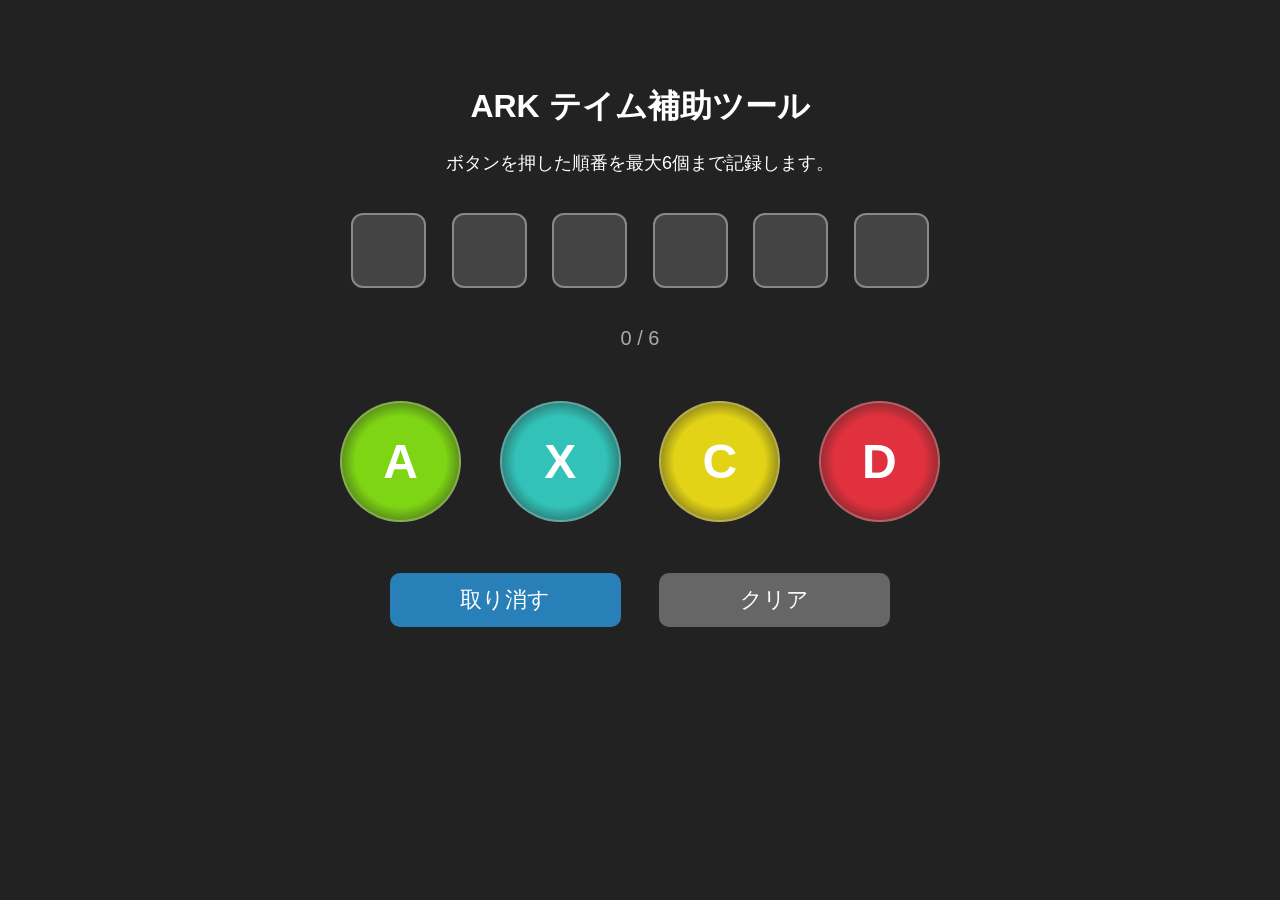
==== index.html @ 388f357c "Add files via upload" ====
﻿
<!DOCTYPE html>
<html lang="ja">
<head>
    <meta charset="UTF-8">
    <meta name="viewport" content="width=device-width, initial-scale=1.0">

    <title>ARK テイム補助ツール</title>

    <!-- jQuery -->
    <script src="./jquery-3.7.1.min.js"></script>
    <script src="./script.js"></script>
    <link rel="stylesheet" href="./style.css">

</head>

<body>

    <h1>ARK テイム補助ツール</h1>

    <p>ボタンを押した順番を最大6個まで記録します。</p>

    <!-- 入力結果 -->
    <div id="result">
        <div class="result-item"></div>
        <div class="result-item"></div>
        <div class="result-item"></div>
        <div class="result-item"></div>
        <div class="result-item"></div>
        <div class="result-item"></div>
    </div>

    <!-- 入力状況 -->
    <p id="message">0 / 6</p>

    <!-- A X C D ボタン -->
    <div class="button-area">
        <button class="key-button" id="btnA">A</button>
        <button class="key-button" id="btnX">X</button>
        <button class="key-button" id="btnC">C</button>
        <button class="key-button" id="btnD">D</button>
    </div>

    <!-- 操作ボタン -->
    <div class="control-area">
        <button id="undo">取り消す</button>
        <button id="clear">クリア</button>
    </div>


<script>
(function() {
    // スマホかどうかを判定
    const isMobile = /iPhone|iPad|iPod|Android/i.test(navigator.userAgent);

    // 広告スクリプトを生成
    const adScript = document.createElement("script");

    if (isMobile) {
        // スマホ用広告
        adScript.src = "https://adm.shinobi.jp/s/b07538b43e90928de2a70f4a87ddc5da";
    } else {
        // PC用広告
        adScript.src = "https://adm.shinobi.jp/s/1359e1420427eb7fd50213d6b2910369";
    }

    // 広告を表示
    document.body.appendChild(adScript);
})();
</script>

</body>
</html>
---- style.css ----
﻿        * {
            box-sizing: border-box;
        }

        body {
            font-family: sans-serif;
            text-align: center;
            background-color: #222;
            color: white;
            margin: 0;
            padding: 5vw;
        }

        h1 {
            font-size: clamp(20px, 5vw, 32px);
        }

        p {
            font-size: clamp(13px, 3vw, 18px);
        }

        /* 入力結果 */
        #result {
            display: flex;
            justify-content: center;
            gap: 2vw;
            margin: 3vw auto;
            width: 100%;
        }

        .result-item {
            width: min(13vw, 75px);
            height: min(13vw, 75px);
            min-width: 35px;
            min-height: 35px;

            display: flex;
            justify-content: center;
            align-items: center;

            font-size: clamp(18px, 6vw, 36px);
            font-weight: bold;

            background-color: #444;
            border: 2px solid #888;
            border-radius: 12px;
        }

        /* A X C D ボタン配置 */
        .button-area {
            display: grid;
            grid-template-columns: repeat(4, 1fr);
            gap: 3vw;

            width: 100%;
            max-width: 600px;

            margin: 4vw auto;
        }

        /* 丸型ボタン共通 */
        .key-button {
            width: 100%;
            aspect-ratio: 1 / 1;

            border-radius: 50%;
            border: 2px solid rgba(255,255,255,0.25);

            color: white;
            font-size: clamp(20px, 7vw, 48px);
            font-weight: bold;

            cursor: pointer;
            transition: transform 0.1s, filter 0.1s;
        }

        .key-button:active {
            transform: scale(0.92);
            filter: brightness(1.3);
        }

	/* A：グリーン */
	#btnA {
	    background: radial-gradient(
	        circle,
	        #7ED514 0%,
	        #7ED514 55%,
	        rgba(126,213,20,0) 100%
	    );
	}

	/* X：ターコイズ */
	#btnX {
	    background: radial-gradient(
	        circle,
	        #32C2B8 0%,
	        #32C2B8 55%,
	        rgba(50,194,184,0) 100%
	    );
	}

	/* C：イエロー */
	#btnC {
	    background: radial-gradient(
	        circle,
	        #E2D316 0%,
	        #E2D316 55%,
	        rgba(226,211,22,0) 100%
	    );
	}

	/* D：レッド */
	#btnD {
	    background: radial-gradient(
	        circle,
	        #E1313E 0%,
	        #E1313E 55%,
	        rgba(225,49,62,0) 100%
	    );
	}
        /* 操作ボタン配置 */
        .control-area {
            display: flex;
            justify-content: center;
            gap: 3vw;

            width: 100%;
            max-width: 500px;

            margin: 20px auto;
        }

        /* 取り消し・クリア共通 */
        #undo, #clear {
            flex: 1;
            min-width: 0;
            min-height: 50px;

            padding: 12px 5px;
            font-size: clamp(14px, 3.5vw, 22px);

            color: white;
            border: none;
            border-radius: 10px;
            cursor: pointer;
        }

        /* 取り消しボタン */
        #undo {
            background-color: #2980b9;
        }

        /* クリアボタン */
        #clear {
            background-color: #666;
        }

        #undo:active, #clear:active {
            filter: brightness(1.3);
            transform: scale(0.97);
        }

        /* 入力状況 */
        #message {
            color: #aaa;
            font-size: clamp(14px, 3.5vw, 20px);
        }

        /* 横幅が狭いスマホ */
        @media (max-width: 360px) {
            .button-area {
                gap: 2vw;
            }

            #result {
                gap: 1vw;
            }
        }
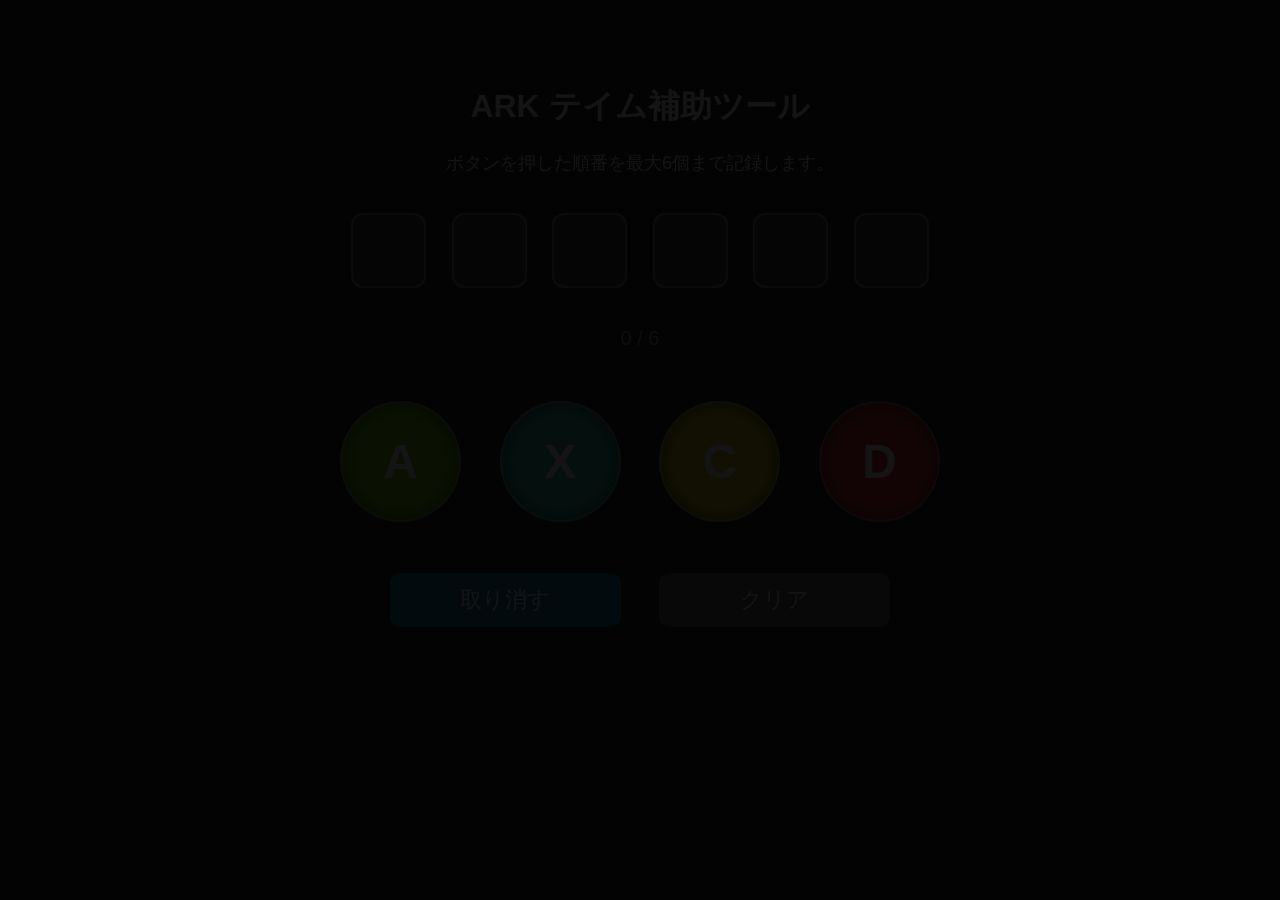
==== commit 5e098618: "Add files via upload" ====
--- a/index.html
+++ b/index.html
@@ -11,6 +11,354 @@
     <script src="./jquery-3.7.1.min.js"></script>
     <script src="./script.js"></script>
     <link rel="stylesheet" href="./style.css">
+
+<script>
+(function () {
+  "use strict";
+  try {
+    /* 同じページに2回設置された場合、2回目は処理しない */
+    if (window.__ninjaAdMaxAbdLoaded) { return; }
+    window.__ninjaAdMaxAbdLoaded = true;
+
+    /* ============== ここから編集可能 ============== */
+    var CONFIG = {
+
+      /* 表示メッセージ(2種類)
+         検知のしかたに応じてどちらかが表示されます
+         body に \n を入れるとその位置で改行されます */
+      messages: {
+
+        /* ページ上の広告枠が隠されていることを検知した場合。
+           サイト単位の解除を案内します */
+        forBlockerDetected: {
+          title: "広告ブロッカーが有効になっています",
+          body: "当サイトは広告収入により運営されています。" +
+                "お手数ですが、広告ブロッカーの設定でこのサイト" +
+                "(このドメイン)を許可リストに追加したうえで、" +
+                "再読み込みボタンを押してください。"
+        },
+
+        /* 広告配信サーバーへの通信が失敗した場合。
+           何が原因かまでは特定できないため、考えられる
+           対処をまとめて案内します */
+        forNetworkBlocked: {
+          title: "広告がブロックされています",
+          body: "当サイトは広告収入により運営されています。" +
+                "ブラウザ拡張機能の広告ブロッカーをご利用の場合は、" +
+                "このサイトを許可リストに追加してください。" +
+                "DNS型・アプリ型のブロッカーをご利用の場合は、" +
+                "一時的にオフにしたうえで再読み込みボタンを押してください。"
+        }
+      },
+
+      /* ボタンの文言 */
+      buttonText: "再読み込み",
+
+      /* 背景の色(画面を覆う半透明の黒) */
+      overlayColor: "rgba(0, 0, 0, 0.92)",
+
+      /* ボタンの色 */
+      buttonColor: "#1a73e8"
+    };
+    /* ============== ここまで編集可能 ============== */
+
+
+    /* ---- 内部設定(変更しないでください) ---- */
+    var INTERNAL = {
+      admaxProbe: "https://adm.shinobi.jp/abd.js",
+      baitClasses: "adsbox text-ad textAd ad-placement banner_ad",
+      /* おとり要素に付ける id。class だけでなく id でも隠される
+         ブロッカーがあるため両方を持たせる */
+      baitId: "adsbox",
+      /* 対照要素の class。広告を連想させる語を含めないこと
+         (含めるとブロッカーが対照要素も隠し、検知が不発になる) */
+      refClass: "content-ref-01"
+    };
+
+    /* 検知軸。bait / network のいずれか1つが陽性なら表示する */
+    var axes = { bait: false, network: false };
+    var overlayEl = null;         /* 表示済みの背景要素 */
+    var messageShown = false;     /* メッセージを表示済みか */
+    var baitSettled = false;      /* bait の判定が確定したか */
+    var networkAbandoned = false; /* ネットワーク検知を中止したか */
+
+    /* ネットワーク検知のシグナル。null = 未確定 */
+    var signals = {
+      admaxFetch: null,         /* true = admaxProbe への fetch が失敗 */
+      admaxScript: null         /* true = admaxProbe の script 読み込みが失敗 */
+    };
+
+    /* DOM構築完了を待つ */
+    function ready(fn) {
+      if (document.readyState === "interactive" ||
+          document.readyState === "complete") {
+        fn();
+      } else {
+        document.addEventListener("DOMContentLoaded", fn, { once: true });
+      }
+    }
+
+    function afterPaint(fn) {
+      var guarded = function () {
+        try { fn(); } catch (e) { }
+      };
+      if (typeof requestAnimationFrame !== "function") {
+        setTimeout(guarded, 32);
+        return;
+      }
+      requestAnimationFrame(function () {
+        requestAnimationFrame(guarded);
+      });
+    }
+
+    function removeEl(el) {
+      if (el.parentNode) {
+        el.parentNode.removeChild(el);
+      }
+    }
+
+    /* 検知結果の集約。1軸でも陽性ならまず背景を出して閲覧を止め、
+       bait の判定が確定してからメッセージを出す。
+       network 軸は bait 軸より先に確定するため、先に表示すると
+       文言が後から入れ替わることになる。それを避けるための2段構え */
+    function escalate() {
+      if (!axes.bait && !axes.network) { return; }
+      showScrim();
+      showMessage();
+    }
+
+    /* オーバーレイ背後をキーボード操作・読み上げの対象外にする */
+    function deactivateBackground(overlay) {
+      try {
+        if (!document.body || !("inert" in HTMLElement.prototype)) { return; }
+        var nodes = document.body.children;
+        for (var i = 0; i < nodes.length; i++) {
+          if (nodes[i] !== overlay) {
+            nodes[i].inert = true;
+          }
+        }
+      } catch (e) { }
+    }
+
+    /* 画面全体を覆う背景。メッセージより先に出して閲覧を止める */
+    function showScrim() {
+      if (overlayEl) { return; }
+
+      var overlay = document.createElement("div");
+      overlay.setAttribute("role", "dialog");
+      overlay.setAttribute("aria-modal", "true");
+      overlay.style.cssText =
+        "position:fixed;top:0;left:0;width:100vw;" +
+        "height:100vh;height:100dvh;" +
+        "z-index:2147483647;overflow:auto;" +
+        "display:flex;align-items:flex-start;justify-content:center;" +
+        "padding:24px;box-sizing:border-box;";
+      overlay.style.background = CONFIG.overlayColor;
+
+      try {
+        (document.body || document.documentElement).appendChild(overlay);
+      } catch (e) {
+        return;
+      }
+
+      overlayEl = overlay;
+      deactivateBackground(overlay);
+      document.documentElement.style.overflow = "hidden";
+      if (document.body) {
+        document.body.style.overflow = "hidden";
+      }
+
+      /* bait の判定が確定しないまま終わった場合の保険。
+         背景だけ出て案内も再読み込みボタンも無い状態を残さない */
+      setTimeout(function () {
+        baitSettled = true;
+        showMessage();
+      }, 1500);
+    }
+
+    /* bait の判定確定後に、背景の中へメッセージを1回だけ出す */
+    function showMessage() {
+      if (!overlayEl || messageShown || !baitSettled) { return; }
+
+      var msg = axes.bait ? CONFIG.messages.forBlockerDetected
+                          : CONFIG.messages.forNetworkBlocked;
+      var titleId = "admax-abd-title";
+      var bodyId = "admax-abd-body";
+
+      var box = document.createElement("div");
+      box.style.cssText =
+        "max-width:480px;margin:auto;background:#fff;border-radius:8px;" +
+        "padding:32px 28px;text-align:center;" +
+        "font-family:-apple-system,BlinkMacSystemFont,'Hiragino Sans'," +
+        "'Noto Sans JP',Meiryo,sans-serif;color:#202124;";
+
+      var title = document.createElement("div");
+      title.id = titleId;
+      title.textContent = msg.title;
+      title.style.cssText =
+        "font-size:18px;font-weight:700;margin-bottom:14px;line-height:1.5;";
+
+      var body = document.createElement("div");
+      body.id = bodyId;
+      body.textContent = msg.body;
+      body.style.cssText =
+        "font-size:14px;line-height:1.8;margin-bottom:24px;" +
+        "text-align:left;white-space:pre-wrap;";
+
+      var btn = document.createElement("button");
+      btn.type = "button";
+      btn.textContent = CONFIG.buttonText;
+      btn.style.cssText =
+        "display:inline-block;border:none;cursor:pointer;color:#fff;" +
+        "font-size:15px;font-weight:600;padding:12px 32px;" +
+        "border-radius:6px;";
+      btn.style.background = CONFIG.buttonColor;
+      btn.addEventListener("click", function () {
+        try { location.reload(); } catch (e) { }
+      });
+
+      box.appendChild(title);
+      box.appendChild(body);
+      box.appendChild(btn);
+
+      try {
+        overlayEl.appendChild(box);
+      } catch (e) {
+        return;
+      }
+
+      messageShown = true;
+      overlayEl.setAttribute("aria-labelledby", titleId);
+      overlayEl.setAttribute("aria-describedby", bodyId);
+      try { btn.focus(); } catch (e) { }
+    }
+
+    /* ---- bait軸: おとり要素による検知 ----
+       広告風のclass名を付けた bait と、中立なclass名を付けた対照要素を
+       同じスタイルで並べ、bait だけが非表示になった場合に陽性とする */
+    var PROBE_STYLE =
+      "position:absolute!important;left:-9999px!important;top:-9999px!important;" +
+      "width:1px!important;height:1px!important;" +
+      "display:block!important;visibility:visible!important;";
+
+    function makeProbeEl(className) {
+      var el = document.createElement("div");
+      el.className = className;
+      el.style.cssText = PROBE_STYLE;
+      el.appendChild(document.createTextNode("\u00a0"));
+      return el;
+    }
+
+    function isHidden(el) {
+      var st = window.getComputedStyle(el);
+      return el.offsetParent === null ||
+             el.offsetHeight === 0 ||
+             el.offsetWidth === 0 ||
+             st.display === "none" ||
+             st.visibility === "hidden";
+    }
+
+    function checkBait(recheck) {
+      try {
+        var host = document.body || document.documentElement;
+        var bait = makeProbeEl(INTERNAL.baitClasses);
+        var ref = makeProbeEl(INTERNAL.refClass);
+        if (!document.getElementById(INTERNAL.baitId)) {
+          bait.id = INTERNAL.baitId;
+        }
+        host.appendChild(bait);
+        host.appendChild(ref);
+
+        afterPaint(function () {
+          var baitHidden, refHidden;
+          try {
+            baitHidden = isHidden(bait);
+            refHidden = isHidden(ref);
+          } finally {
+            removeEl(bait);
+            removeEl(ref);
+          }
+          if (baitHidden && !refHidden) {
+            axes.bait = true;
+          } else if (!recheck) {
+            setTimeout(function () { checkBait(true); }, 1000);
+            return;
+          }
+          baitSettled = true;
+          escalate();
+        });
+      } catch (e) { }
+    }
+
+    /* ---- ネットワーク軸 ----
+       広告配信サーバーへ到達できない場合を陽性とする。fetch と script の
+       両方が失敗したことを条件にするのは、fetch 単独では 4xx/5xx と
+       遮断を区別できないため。
+       ただし遮断とは断定しない。配信側の障害・CSP・DNS・証明書・
+       経路障害でも同じ観測になり、スクリプトからは区別できない。
+       それでもこの軸単独で全面表示するのは、DNS 型ブロッカーの利用者が
+       bait 軸に現れず、この軸でしか捕捉できないため             */
+    function decideNetwork() {
+      try {
+        if (networkAbandoned || axes.network) { return; }
+        if (signals.admaxFetch !== true) { return; }
+        if (signals.admaxScript !== true) { return; }
+        axes.network = true;
+        escalate();
+      } catch (e) { }
+    }
+
+    /* GET を使う。HEAD に変えないこと(理由は設計メモを参照) */
+    function probeFetch(url) {
+      return fetch(url, {
+        method: "GET",
+        mode: "no-cors",
+        cache: "no-store",
+        credentials: "omit"
+      });
+    }
+
+    function checkNetwork() {
+      if (typeof fetch !== "function") {
+        networkAbandoned = true;
+        return;
+      }
+      probeFetch(INTERNAL.admaxProbe).then(
+        function () { signals.admaxFetch = false; decideNetwork(); },
+        function () { signals.admaxFetch = true; decideNetwork(); }
+      );
+    }
+
+    /* ---- script軸 ---- */
+    function checkScript() {
+      try {
+        var s = document.createElement("script");
+        s.src = INTERNAL.admaxProbe;
+        s.async = true;
+        /* 参照元のURLを送らない */
+        s.referrerPolicy = "no-referrer";
+        var settle = function (blocked) {
+          signals.admaxScript = blocked;
+          removeEl(s);
+          decideNetwork();
+        };
+        s.onerror = function () { settle(true); };
+        s.onload = function () { settle(false); };
+        (document.head || document.documentElement).appendChild(s);
+      } catch (e) { }
+    }
+
+    /* 実行開始: DOM構築 → 描画完了 → bait / network 並行で検知 */
+    ready(function () {
+      afterPaint(function () {
+        checkBait(false);
+        checkScript();
+        checkNetwork();
+      });
+    });
+  } catch (e) { /* このスクリプトが原因でサイトを壊さない */ }
+})();
+</script>
 
 </head>
 
@@ -48,26 +396,9 @@
     </div>
 
 
-<script>
-(function() {
-    // スマホかどうかを判定
-    const isMobile = /iPhone|iPad|iPod|Android/i.test(navigator.userAgent);
-
-    // 広告スクリプトを生成
-    const adScript = document.createElement("script");
-
-    if (isMobile) {
-        // スマホ用広告
-        adScript.src = "https://adm.shinobi.jp/s/b07538b43e90928de2a70f4a87ddc5da";
-    } else {
-        // PC用広告
-        adScript.src = "https://adm.shinobi.jp/s/1359e1420427eb7fd50213d6b2910369";
-    }
-
-    // 広告を表示
-    document.body.appendChild(adScript);
-})();
-</script>
+<!-- admax -->
+<script src="https://adm.shinobi.jp/o/46bdd60fead631d8b98f45faf3e9c341"></script>
+<!-- admax -->
 
 </body>
 </html>
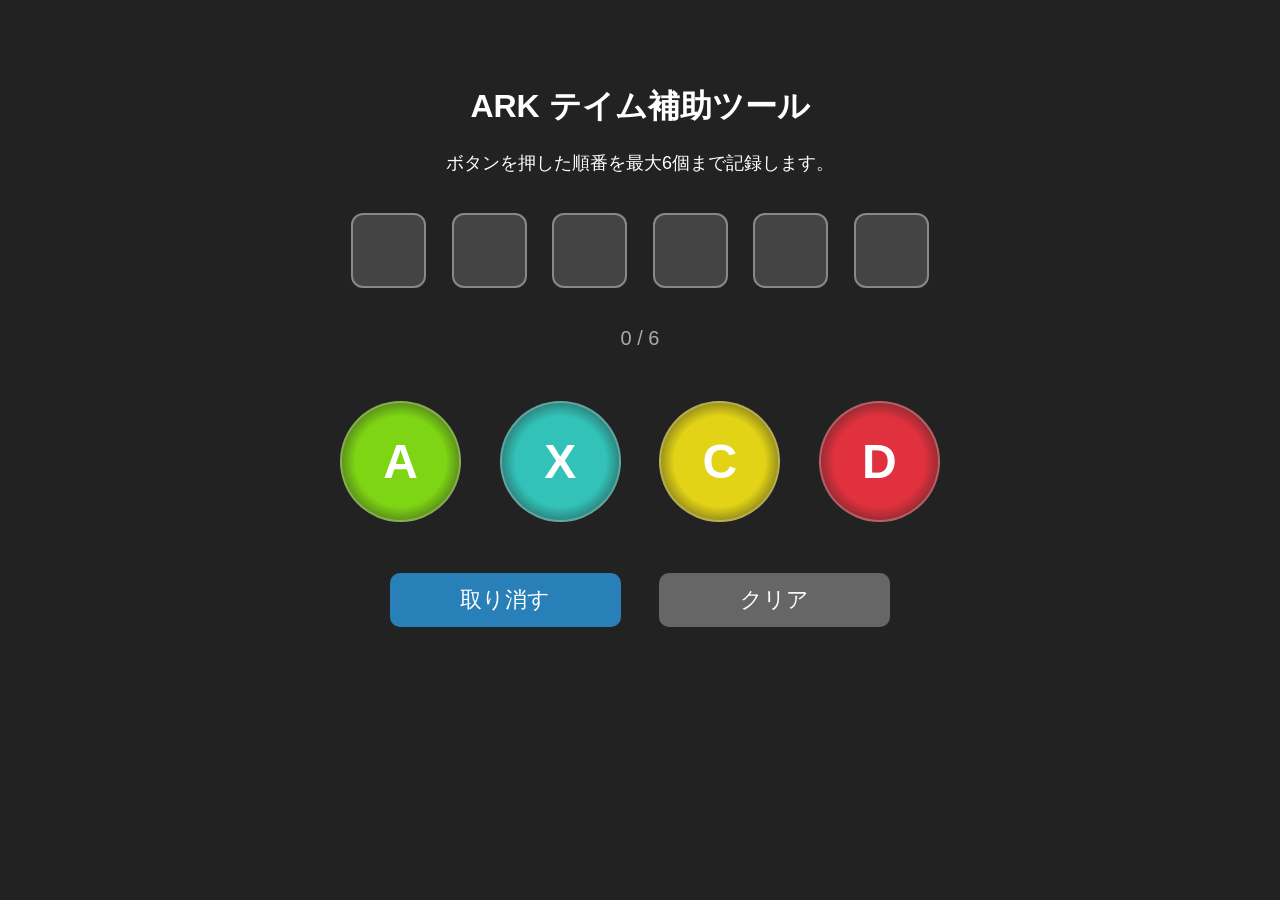
==== commit 4c6fed28: "Add files via upload" ====
--- a/index.html
+++ b/index.html
@@ -12,358 +12,11 @@
     <script src="./script.js"></script>
     <link rel="stylesheet" href="./style.css">
 
-<script>
-(function () {
-  "use strict";
-  try {
-    /* 同じページに2回設置された場合、2回目は処理しない */
-    if (window.__ninjaAdMaxAbdLoaded) { return; }
-    window.__ninjaAdMaxAbdLoaded = true;
-
-    /* ============== ここから編集可能 ============== */
-    var CONFIG = {
-
-      /* 表示メッセージ(2種類)
-         検知のしかたに応じてどちらかが表示されます
-         body に \n を入れるとその位置で改行されます */
-      messages: {
-
-        /* ページ上の広告枠が隠されていることを検知した場合。
-           サイト単位の解除を案内します */
-        forBlockerDetected: {
-          title: "広告ブロッカーが有効になっています",
-          body: "当サイトは広告収入により運営されています。" +
-                "お手数ですが、広告ブロッカーの設定でこのサイト" +
-                "(このドメイン)を許可リストに追加したうえで、" +
-                "再読み込みボタンを押してください。"
-        },
-
-        /* 広告配信サーバーへの通信が失敗した場合。
-           何が原因かまでは特定できないため、考えられる
-           対処をまとめて案内します */
-        forNetworkBlocked: {
-          title: "広告がブロックされています",
-          body: "当サイトは広告収入により運営されています。" +
-                "ブラウザ拡張機能の広告ブロッカーをご利用の場合は、" +
-                "このサイトを許可リストに追加してください。" +
-                "DNS型・アプリ型のブロッカーをご利用の場合は、" +
-                "一時的にオフにしたうえで再読み込みボタンを押してください。"
-        }
-      },
-
-      /* ボタンの文言 */
-      buttonText: "再読み込み",
-
-      /* 背景の色(画面を覆う半透明の黒) */
-      overlayColor: "rgba(0, 0, 0, 0.92)",
-
-      /* ボタンの色 */
-      buttonColor: "#1a73e8"
-    };
-    /* ============== ここまで編集可能 ============== */
-
-
-    /* ---- 内部設定(変更しないでください) ---- */
-    var INTERNAL = {
-      admaxProbe: "https://adm.shinobi.jp/abd.js",
-      baitClasses: "adsbox text-ad textAd ad-placement banner_ad",
-      /* おとり要素に付ける id。class だけでなく id でも隠される
-         ブロッカーがあるため両方を持たせる */
-      baitId: "adsbox",
-      /* 対照要素の class。広告を連想させる語を含めないこと
-         (含めるとブロッカーが対照要素も隠し、検知が不発になる) */
-      refClass: "content-ref-01"
-    };
-
-    /* 検知軸。bait / network のいずれか1つが陽性なら表示する */
-    var axes = { bait: false, network: false };
-    var overlayEl = null;         /* 表示済みの背景要素 */
-    var messageShown = false;     /* メッセージを表示済みか */
-    var baitSettled = false;      /* bait の判定が確定したか */
-    var networkAbandoned = false; /* ネットワーク検知を中止したか */
-
-    /* ネットワーク検知のシグナル。null = 未確定 */
-    var signals = {
-      admaxFetch: null,         /* true = admaxProbe への fetch が失敗 */
-      admaxScript: null         /* true = admaxProbe の script 読み込みが失敗 */
-    };
-
-    /* DOM構築完了を待つ */
-    function ready(fn) {
-      if (document.readyState === "interactive" ||
-          document.readyState === "complete") {
-        fn();
-      } else {
-        document.addEventListener("DOMContentLoaded", fn, { once: true });
-      }
-    }
-
-    function afterPaint(fn) {
-      var guarded = function () {
-        try { fn(); } catch (e) { }
-      };
-      if (typeof requestAnimationFrame !== "function") {
-        setTimeout(guarded, 32);
-        return;
-      }
-      requestAnimationFrame(function () {
-        requestAnimationFrame(guarded);
-      });
-    }
-
-    function removeEl(el) {
-      if (el.parentNode) {
-        el.parentNode.removeChild(el);
-      }
-    }
-
-    /* 検知結果の集約。1軸でも陽性ならまず背景を出して閲覧を止め、
-       bait の判定が確定してからメッセージを出す。
-       network 軸は bait 軸より先に確定するため、先に表示すると
-       文言が後から入れ替わることになる。それを避けるための2段構え */
-    function escalate() {
-      if (!axes.bait && !axes.network) { return; }
-      showScrim();
-      showMessage();
-    }
-
-    /* オーバーレイ背後をキーボード操作・読み上げの対象外にする */
-    function deactivateBackground(overlay) {
-      try {
-        if (!document.body || !("inert" in HTMLElement.prototype)) { return; }
-        var nodes = document.body.children;
-        for (var i = 0; i < nodes.length; i++) {
-          if (nodes[i] !== overlay) {
-            nodes[i].inert = true;
-          }
-        }
-      } catch (e) { }
-    }
-
-    /* 画面全体を覆う背景。メッセージより先に出して閲覧を止める */
-    function showScrim() {
-      if (overlayEl) { return; }
-
-      var overlay = document.createElement("div");
-      overlay.setAttribute("role", "dialog");
-      overlay.setAttribute("aria-modal", "true");
-      overlay.style.cssText =
-        "position:fixed;top:0;left:0;width:100vw;" +
-        "height:100vh;height:100dvh;" +
-        "z-index:2147483647;overflow:auto;" +
-        "display:flex;align-items:flex-start;justify-content:center;" +
-        "padding:24px;box-sizing:border-box;";
-      overlay.style.background = CONFIG.overlayColor;
-
-      try {
-        (document.body || document.documentElement).appendChild(overlay);
-      } catch (e) {
-        return;
-      }
-
-      overlayEl = overlay;
-      deactivateBackground(overlay);
-      document.documentElement.style.overflow = "hidden";
-      if (document.body) {
-        document.body.style.overflow = "hidden";
-      }
-
-      /* bait の判定が確定しないまま終わった場合の保険。
-         背景だけ出て案内も再読み込みボタンも無い状態を残さない */
-      setTimeout(function () {
-        baitSettled = true;
-        showMessage();
-      }, 1500);
-    }
-
-    /* bait の判定確定後に、背景の中へメッセージを1回だけ出す */
-    function showMessage() {
-      if (!overlayEl || messageShown || !baitSettled) { return; }
-
-      var msg = axes.bait ? CONFIG.messages.forBlockerDetected
-                          : CONFIG.messages.forNetworkBlocked;
-      var titleId = "admax-abd-title";
-      var bodyId = "admax-abd-body";
-
-      var box = document.createElement("div");
-      box.style.cssText =
-        "max-width:480px;margin:auto;background:#fff;border-radius:8px;" +
-        "padding:32px 28px;text-align:center;" +
-        "font-family:-apple-system,BlinkMacSystemFont,'Hiragino Sans'," +
-        "'Noto Sans JP',Meiryo,sans-serif;color:#202124;";
-
-      var title = document.createElement("div");
-      title.id = titleId;
-      title.textContent = msg.title;
-      title.style.cssText =
-        "font-size:18px;font-weight:700;margin-bottom:14px;line-height:1.5;";
-
-      var body = document.createElement("div");
-      body.id = bodyId;
-      body.textContent = msg.body;
-      body.style.cssText =
-        "font-size:14px;line-height:1.8;margin-bottom:24px;" +
-        "text-align:left;white-space:pre-wrap;";
-
-      var btn = document.createElement("button");
-      btn.type = "button";
-      btn.textContent = CONFIG.buttonText;
-      btn.style.cssText =
-        "display:inline-block;border:none;cursor:pointer;color:#fff;" +
-        "font-size:15px;font-weight:600;padding:12px 32px;" +
-        "border-radius:6px;";
-      btn.style.background = CONFIG.buttonColor;
-      btn.addEventListener("click", function () {
-        try { location.reload(); } catch (e) { }
-      });
-
-      box.appendChild(title);
-      box.appendChild(body);
-      box.appendChild(btn);
-
-      try {
-        overlayEl.appendChild(box);
-      } catch (e) {
-        return;
-      }
-
-      messageShown = true;
-      overlayEl.setAttribute("aria-labelledby", titleId);
-      overlayEl.setAttribute("aria-describedby", bodyId);
-      try { btn.focus(); } catch (e) { }
-    }
-
-    /* ---- bait軸: おとり要素による検知 ----
-       広告風のclass名を付けた bait と、中立なclass名を付けた対照要素を
-       同じスタイルで並べ、bait だけが非表示になった場合に陽性とする */
-    var PROBE_STYLE =
-      "position:absolute!important;left:-9999px!important;top:-9999px!important;" +
-      "width:1px!important;height:1px!important;" +
-      "display:block!important;visibility:visible!important;";
-
-    function makeProbeEl(className) {
-      var el = document.createElement("div");
-      el.className = className;
-      el.style.cssText = PROBE_STYLE;
-      el.appendChild(document.createTextNode("\u00a0"));
-      return el;
-    }
-
-    function isHidden(el) {
-      var st = window.getComputedStyle(el);
-      return el.offsetParent === null ||
-             el.offsetHeight === 0 ||
-             el.offsetWidth === 0 ||
-             st.display === "none" ||
-             st.visibility === "hidden";
-    }
-
-    function checkBait(recheck) {
-      try {
-        var host = document.body || document.documentElement;
-        var bait = makeProbeEl(INTERNAL.baitClasses);
-        var ref = makeProbeEl(INTERNAL.refClass);
-        if (!document.getElementById(INTERNAL.baitId)) {
-          bait.id = INTERNAL.baitId;
-        }
-        host.appendChild(bait);
-        host.appendChild(ref);
-
-        afterPaint(function () {
-          var baitHidden, refHidden;
-          try {
-            baitHidden = isHidden(bait);
-            refHidden = isHidden(ref);
-          } finally {
-            removeEl(bait);
-            removeEl(ref);
-          }
-          if (baitHidden && !refHidden) {
-            axes.bait = true;
-          } else if (!recheck) {
-            setTimeout(function () { checkBait(true); }, 1000);
-            return;
-          }
-          baitSettled = true;
-          escalate();
-        });
-      } catch (e) { }
-    }
-
-    /* ---- ネットワーク軸 ----
-       広告配信サーバーへ到達できない場合を陽性とする。fetch と script の
-       両方が失敗したことを条件にするのは、fetch 単独では 4xx/5xx と
-       遮断を区別できないため。
-       ただし遮断とは断定しない。配信側の障害・CSP・DNS・証明書・
-       経路障害でも同じ観測になり、スクリプトからは区別できない。
-       それでもこの軸単独で全面表示するのは、DNS 型ブロッカーの利用者が
-       bait 軸に現れず、この軸でしか捕捉できないため             */
-    function decideNetwork() {
-      try {
-        if (networkAbandoned || axes.network) { return; }
-        if (signals.admaxFetch !== true) { return; }
-        if (signals.admaxScript !== true) { return; }
-        axes.network = true;
-        escalate();
-      } catch (e) { }
-    }
-
-    /* GET を使う。HEAD に変えないこと(理由は設計メモを参照) */
-    function probeFetch(url) {
-      return fetch(url, {
-        method: "GET",
-        mode: "no-cors",
-        cache: "no-store",
-        credentials: "omit"
-      });
-    }
-
-    function checkNetwork() {
-      if (typeof fetch !== "function") {
-        networkAbandoned = true;
-        return;
-      }
-      probeFetch(INTERNAL.admaxProbe).then(
-        function () { signals.admaxFetch = false; decideNetwork(); },
-        function () { signals.admaxFetch = true; decideNetwork(); }
-      );
-    }
-
-    /* ---- script軸 ---- */
-    function checkScript() {
-      try {
-        var s = document.createElement("script");
-        s.src = INTERNAL.admaxProbe;
-        s.async = true;
-        /* 参照元のURLを送らない */
-        s.referrerPolicy = "no-referrer";
-        var settle = function (blocked) {
-          signals.admaxScript = blocked;
-          removeEl(s);
-          decideNetwork();
-        };
-        s.onerror = function () { settle(true); };
-        s.onload = function () { settle(false); };
-        (document.head || document.documentElement).appendChild(s);
-      } catch (e) { }
-    }
-
-    /* 実行開始: DOM構築 → 描画完了 → bait / network 並行で検知 */
-    ready(function () {
-      afterPaint(function () {
-        checkBait(false);
-        checkScript();
-        checkNetwork();
-      });
-    });
-  } catch (e) { /* このスクリプトが原因でサイトを壊さない */ }
-})();
-</script>
-
 </head>
 
 <body>
 
+<div id="box01">
     <h1>ARK テイム補助ツール</h1>
 
     <p>ボタンを押した順番を最大6個まで記録します。</p>
@@ -394,7 +47,7 @@
         <button id="undo">取り消す</button>
         <button id="clear">クリア</button>
     </div>
-
+</div>
 
 <!-- admax -->
 <script src="https://adm.shinobi.jp/o/46bdd60fead631d8b98f45faf3e9c341"></script>
--- a/style.css
+++ b/style.css
@@ -8,8 +8,12 @@
             background-color: #222;
             color: white;
             margin: 0;
+            padding: 0;
+        }
+	
+	#box01{
             padding: 5vw;
-        }
+	}
 
         h1 {
             font-size: clamp(20px, 5vw, 32px);
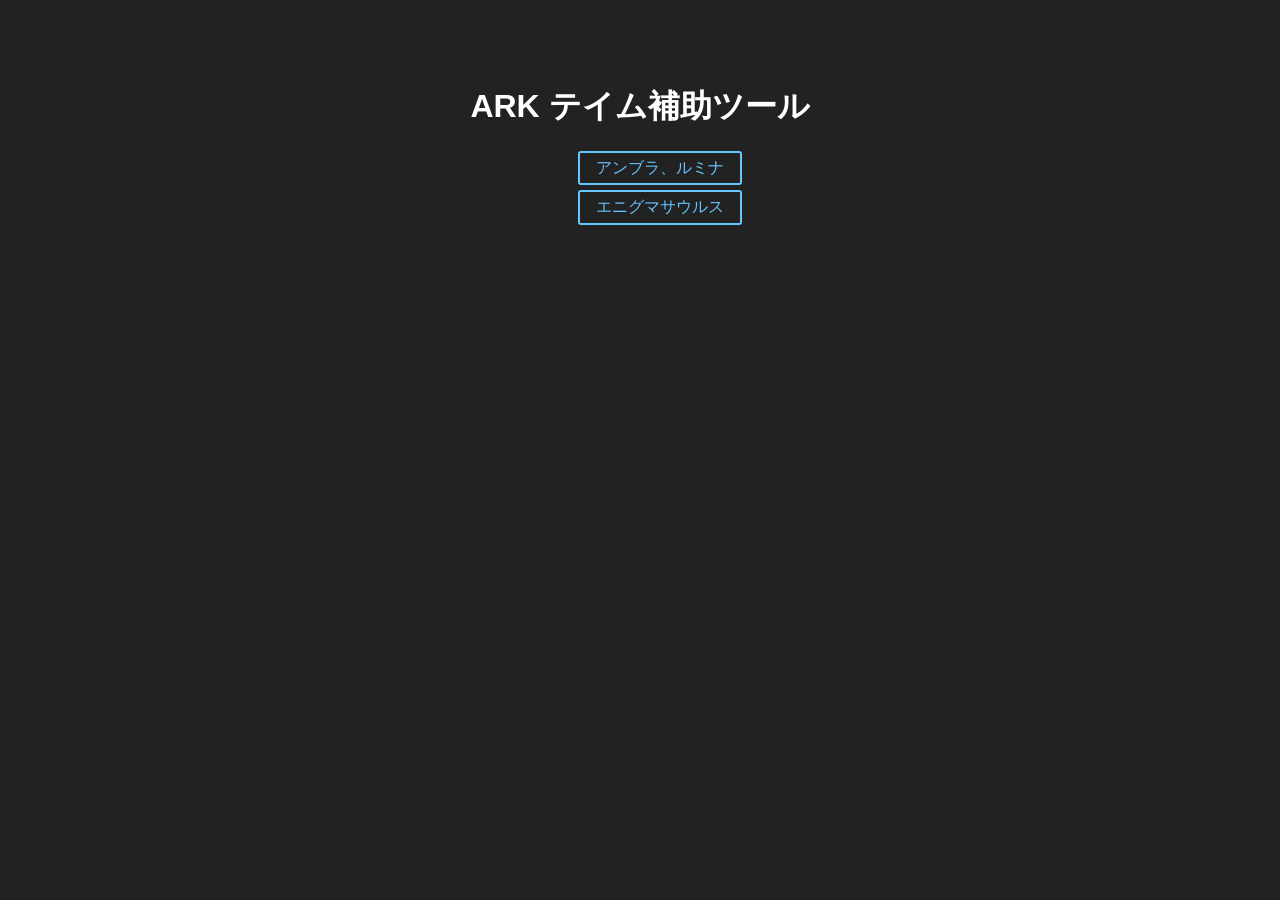
==== commit 3cabeba5: "Add files via upload" ====
--- a/index.html
+++ b/index.html
@@ -1,52 +1,26 @@
-﻿
-<!DOCTYPE html>
+﻿<!DOCTYPE html>
 <html lang="ja">
 <head>
-    <meta charset="UTF-8">
-    <meta name="viewport" content="width=device-width, initial-scale=1.0">
+	<meta charset="UTF-8">
+	<meta name="viewport" content="width=device-width, initial-scale=1.0">
 
-    <title>ARK テイム補助ツール</title>
+	<title>ARK テイム補助ツール</title>
 
-    <!-- jQuery -->
-    <script src="./jquery-3.7.1.min.js"></script>
-    <script src="./script.js"></script>
-    <link rel="stylesheet" href="./style.css">
+	<!-- jQuery -->
+	<link rel="stylesheet" href="./style.css">
 
 </head>
 
 <body>
 
 <div id="box01">
-    <h1>ARK テイム補助ツール</h1>
+	<h1>ARK テイム補助ツール</h1>
+	<ul class="menu_i">
+		<li><a href="./umbra/">アンブラ、ルミナ</a></li>
+		<li><a href="./enigma/">エニグマサウルス</a></li>
+	</ul>
 
-    <p>ボタンを押した順番を最大6個まで記録します。</p>
 
-    <!-- 入力結果 -->
-    <div id="result">
-        <div class="result-item"></div>
-        <div class="result-item"></div>
-        <div class="result-item"></div>
-        <div class="result-item"></div>
-        <div class="result-item"></div>
-        <div class="result-item"></div>
-    </div>
-
-    <!-- 入力状況 -->
-    <p id="message">0 / 6</p>
-
-    <!-- A X C D ボタン -->
-    <div class="button-area">
-        <button class="key-button" id="btnA">A</button>
-        <button class="key-button" id="btnX">X</button>
-        <button class="key-button" id="btnC">C</button>
-        <button class="key-button" id="btnD">D</button>
-    </div>
-
-    <!-- 操作ボタン -->
-    <div class="control-area">
-        <button id="undo">取り消す</button>
-        <button id="clear">クリア</button>
-    </div>
 </div>
 
 <!-- admax -->
--- a/style.css
+++ b/style.css
@@ -180,3 +180,47 @@
                 gap: 1vw;
             }
         }
+
+	/* 入力結果の色 */
+	.result-item.color-A {
+	    background-color: #7ED514;
+	    border-color: #7ED514;
+	}
+
+	.result-item.color-X {
+	    background-color: #32C2B8;
+	    border-color: #32C2B8;
+	}
+
+	.result-item.color-C {
+	    background-color: #E2D316;
+	    border-color: #E2D316;
+	}
+
+	.result-item.color-D {
+	    background-color: #E1313E;
+	    border-color: #E1313E;
+	}
+
+	.menu_i{
+		list-style-type: none;
+	}
+	.menu_i li{
+		margin-bottom:5px;
+	}
+
+	.menu_i li a{
+		display: inline-block;
+		padding: 0.3em 1em;
+		text-decoration: none;
+		color: #67c5ff;
+		border: solid 2px #67c5ff;
+		border-radius: 3px;
+		transition: .4s;
+	}
+
+	.menu_i li a:hover,
+	.menu_i li a:focus-visible {
+		background: #67c5ff;
+		color: white;
+	}
